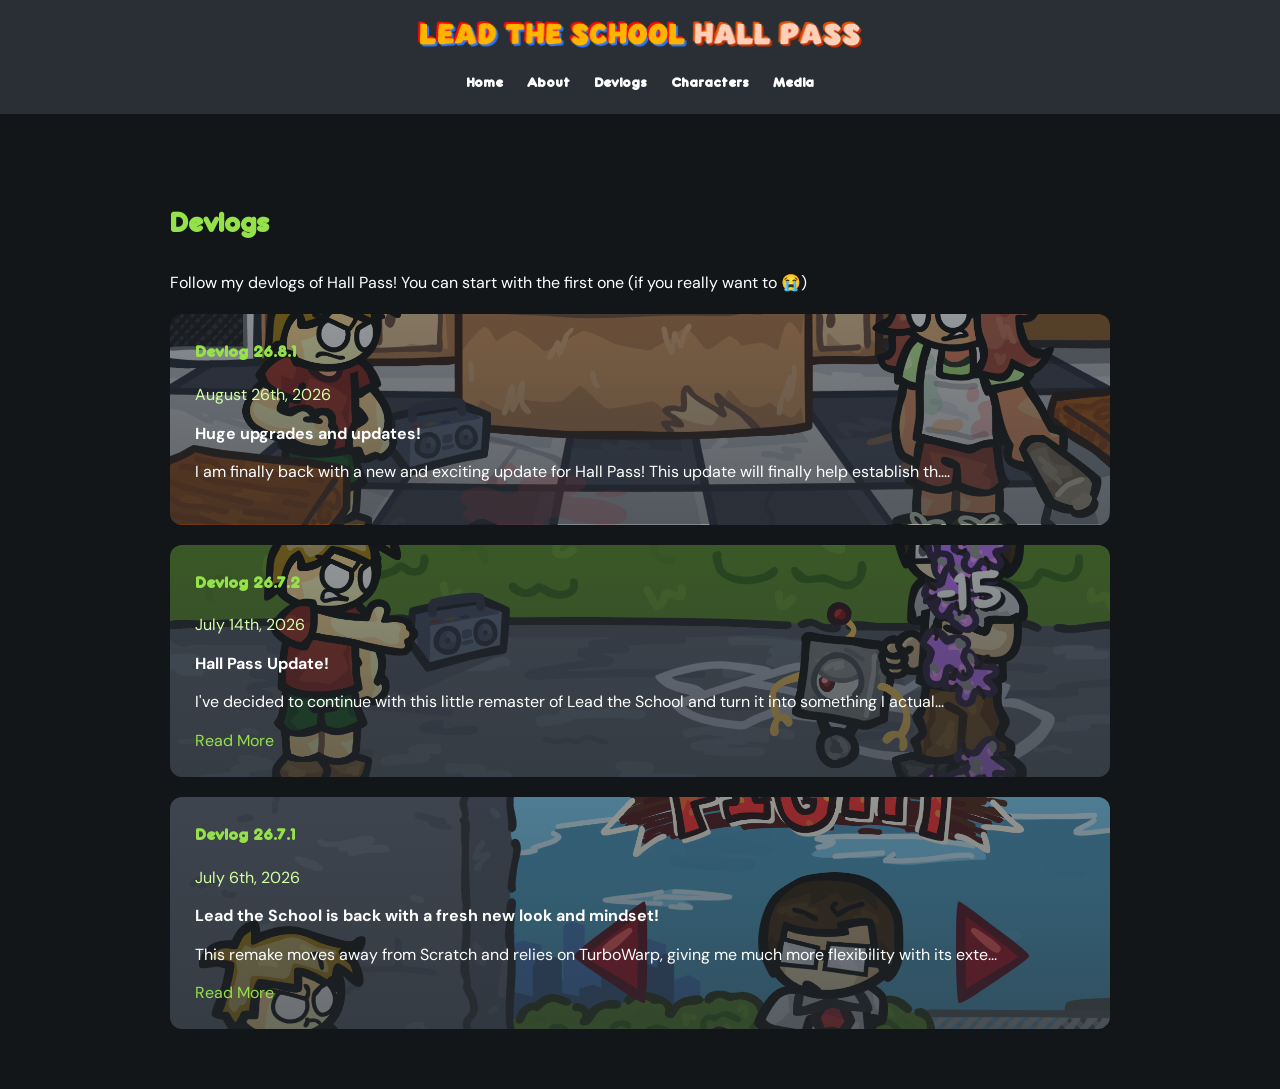
==== devlogs/index.html @ 64e07efb "Update index.html" ====
<!DOCTYPE html>
<html lang="en">

<head>
    <meta charset="UTF-8">
    <meta name="viewport" content="width=device-width, initial-scale=1.0">

    <title>Devlogs</title>

    <link rel="icon" type="image/png" href="../images/icon.png">
    <link rel="stylesheet" href="../style.css">
</head>

<body>

    <header>
        <img src="../images/HPTitle.png" alt="Lead the School - Hall Pass" class="site-logo">

        <nav>
            <a href="../index.html">Home</a>
            <a href="#about">About</a>
            <a href="index.html">Devlogs</a>
            <a href="#characters">Characters</a>
            <a href="#media">Media</a>
        </nav>
    </header>


    <main>

        <section>
            <h2>Devlogs</h2>

            <p>
                Follow my devlogs of Hall Pass! You can start with the first one (if you really want to 😭)
            </p>


            <!-- Devlog #3 -->
            <a href="devlog3.html" class="devlog-link">
               <div class="devlog-post devlog3">

                    <h3>Devlog 26.8.1</h3>

                    <p class="date">August 26th, 2026</p>

                    <p>
                    <b>Huge upgrades and updates!</b>
                    </p>

                    <p>
                    I am finally back with a new and exciting update for Hall Pass! This update will finally help establish th....
                    </p>
                </div>
            </a>
            
            <!-- Devlog #2 -->
            <a href="devlog2.html" class="devlog-link">
               <div class="devlog-post devlog2">

                    <h3>Devlog 26.7.2</h3>

                    <p class="date">July 14th, 2026</p>

                    <p>
                    <b>Hall Pass Update!</b>
                    </p>

                    <p>
                    I've decided to continue with this little remaster of Lead the School and turn it into something I actual...
                    </p>

                    <a href="devlog2.html">Read More</a>
                </div>
            </a>


            <!-- Devlog #1 -->
            <a href="devlog1.html" class="devlog-link">
                <div class="devlog-post devlog1">

                    <h3>Devlog 26.7.1</h3>

                    <p class="date">July 6th, 2026</p>

                    <p>
                    <b>Lead the School is back with a fresh new look and mindset!</b>
                    </p>

                    <p>
                    This remake moves away from Scratch and relies on TurboWarp, giving me much more flexibility with its exte...
                    </p>

                    <a href="devlog1.html">Read More</a>
                </div>
            </a>

        </section>

    </main>

</body>
</html>
---- style.css ----
/* Fonts */
@import url('https://fonts.googleapis.com/css2?family=DM+Sans:ital,opsz,wght@0,9..40,100..1000;1,9..40,100..1000&display=swap');

@font-face {
    font-family: "Molen Friend Demo";
    src: url("fonts/Molen Friend Demo.otf") format("opentype");
}

@font-face {
    font-family: "FranxurterTotallyMedium";
    src: url("fonts/FranxurterTotallyMedium-gxwjp.ttf") format("truetype");
}


/* General */

body {
    margin: 0;
    font-family: "DM Sans", sans-serif;
    background: #131619;
    color: #ffffff;
    line-height: 1.4;
}

/* Website Title */

header h1 {
    font-family: "Molen Friend Demo", sans-serif;
    color: #94e149;
}

.site-logo {
    width: 450px;
    height: auto;
    margin-bottom: 15px;
}

/* Navigation */
nav a {
    font-family: "FranxurterTotallyMedium", sans-serif;
}

/* Headings */

h2,
h3 {
    font-family: "FranxurterTotallyMedium", sans-serif;
    color: #94e149;
}

.hero h2 {
    font-family: "Molen Friend Demo", sans-serif;
    color: #94e149;
    font-size: 48px;
    margin-bottom: 15px;
}

/* Normal Paragraph Text */

p {
    font-family: "DM Sans", sans-serif;
    line-height: 1.4;
}

/* Header */

header {
    background: #292f34;
    color: white;
    padding: 20px;
    text-align: center;
}

header h1 {
    margin: 0 0 15px;
}


/* Navigation */

nav a {
    color: white;
    text-decoration: none;
    margin: 0 10px;
    font-weight: bold;
}

nav a:hover {
    text-decoration: underline;
}


/* Main */

main {
    max-width: 1000px;
    margin: auto;
}


/* Sections */

section {
    padding: 60px 30px;
    margin: 30;
}

section h2 {
    font-size: 32px;
}


/* Hero */

.hero {
    text-align: center;
    padding: 100px 30px;
    margin: 30px;
    background-image: linear-gradient(rgba(19, 22, 25, 0.3), rgba(19, 22, 25, 0.5)),
                      url("images/HallPassTitle.png");
    background-size: cover;
    background-position: center;
    background-repeat: no-repeat;
    border-radius: 20px;
}

.hero h2 {
    font-size: 48px;
    margin-bottom: 15px;
}

.hero p {
    font-size: 20px;
    max-width: 600px;
    margin: auto;
}


/* Button */

.button {
    display: inline-block;
    margin-top: 25px;
    padding: 12px 25px;
    border: none;
    background: #94e149;
    color: white;
    font-family: "FranxurterTotallyMedium", sans-serif;
    font-size: 16px;
    cursor: pointer;
    border-radius: 10px;
    text-decoration: none;
    transition: transform 0.2s, background 0.2s;
}

.button:hover {
    background: #d2ffa4;
    transform: translateY(-3px);
}

a {
    color: #94e149;
    text-decoration: none;
}

a:hover {
    color: #d2ffa4;
}

/* Devlog Buttons */

.devlog-navigation {
    display: flex;
    justify-content: space-between;
    margin-bottom: 30px;
}

/* Devlog */

.devlog-post {
    padding: 25px;
    margin-top: 20px;
    border-radius: 12px;

    background-size: cover;
    background-position: center;
    background-repeat: no-repeat;

    color: white;

    transition: transform 0.2s;
}

.devlog-post h3 {
    margin-top: 0;
}

.devlog-post:hover {
    transform: translateY(-5px);
}

.devlog1 {
    background-image:
        linear-gradient(rgba(41, 47, 52, 0.5), rgba(41, 47, 52, 0.7)),
        url("devlogs/images/26.7.1.png");
}

.devlog2 {
    background-image:
        linear-gradient(rgba(41, 47, 52, 0.5), rgba(41, 47, 52, 0.7)),
        url("devlogs/images/26.7.2.png");
}

.devlog3 {
    background-image:
        linear-gradient(rgba(41, 47, 52, 0.5), rgba(41, 47, 52, 0.7)),
        url("devlogs/images/26.8.1.png");
}

.devlog-link {
    color: inherit;
    text-decoration: none;
    display: block;
}

.date {
    color: #d2ffa4;
}


/* Characters */

.character-list {
    display: flex;
    gap: 20px;
    flex-wrap: wrap;
    justify-content: center;
}

.character {
    background: #292f34;
    padding: 20px;
    width: 200px;
    border-radius: 8px;
}

/* Media Gallery */

.media-gallery {
    display: flex;
    gap: 20px;
    flex-wrap: wrap;
    justify-content: center;
}

.media-gallery img {
    width: 100%;
    max-width: 400px;
    border-radius: 12px;
}

/* Devlog Gallery */

.devlog-gallery {
    display: flex;
    gap: 20px;
    flex-wrap: wrap;
    justify-content: center;
}

.devlog-gallery img {
    width: 100%;
    max-width: 950px;
    border-radius: 12px;
}

/* Footer */

footer {
    background: #292f34;
    color: white;
    text-align: center;
    padding: 30px;
}
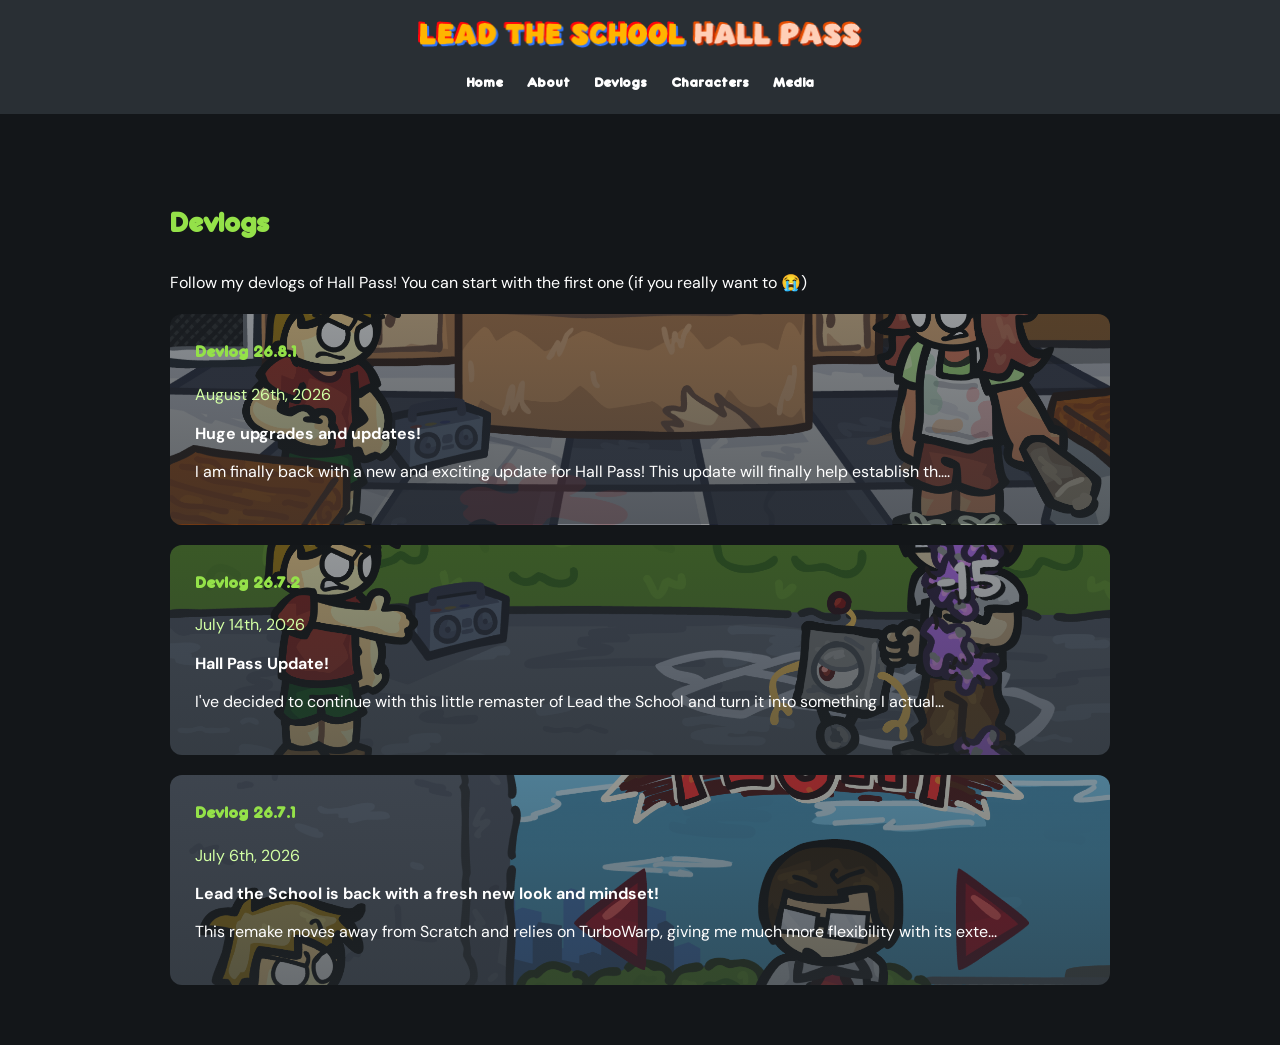
==== commit a463f0af: "Remove 'Read More' links from devlog sections Removed 'Read More' links from two sections in the dev" ====
--- a/devlogs/index.html
+++ b/devlogs/index.html
@@ -69,8 +69,6 @@
                     <p>
                     I've decided to continue with this little remaster of Lead the School and turn it into something I actual...
                     </p>
-
-                    <a href="devlog2.html">Read More</a>
                 </div>
             </a>
 
@@ -90,8 +88,6 @@
                     <p>
                     This remake moves away from Scratch and relies on TurboWarp, giving me much more flexibility with its exte...
                     </p>
-
-                    <a href="devlog1.html">Read More</a>
                 </div>
             </a>
 
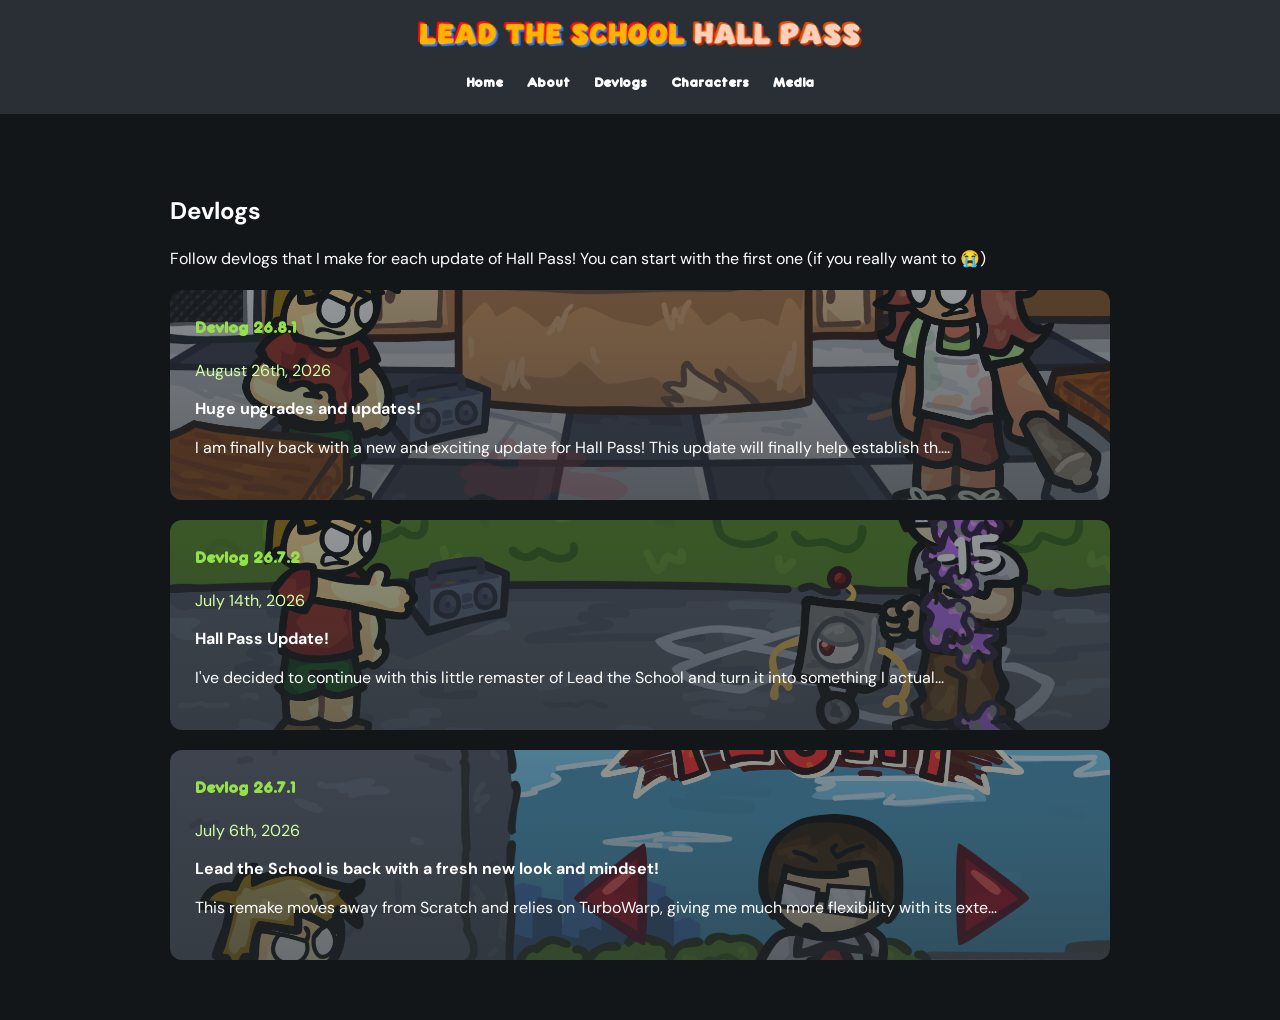
==== commit 90eefb3a: "Update index.html" ====
--- a/devlogs/index.html
+++ b/devlogs/index.html
@@ -29,10 +29,10 @@
     <main>
 
         <section>
-            <h2>Devlogs</h2>
+            <h1>Devlogs</h1>
 
             <p>
-                Follow my devlogs of Hall Pass! You can start with the first one (if you really want to 😭)
+                Follow devlogs that I make for each update of Hall Pass! You can start with the first one (if you really want to 😭)
             </p>
 
 
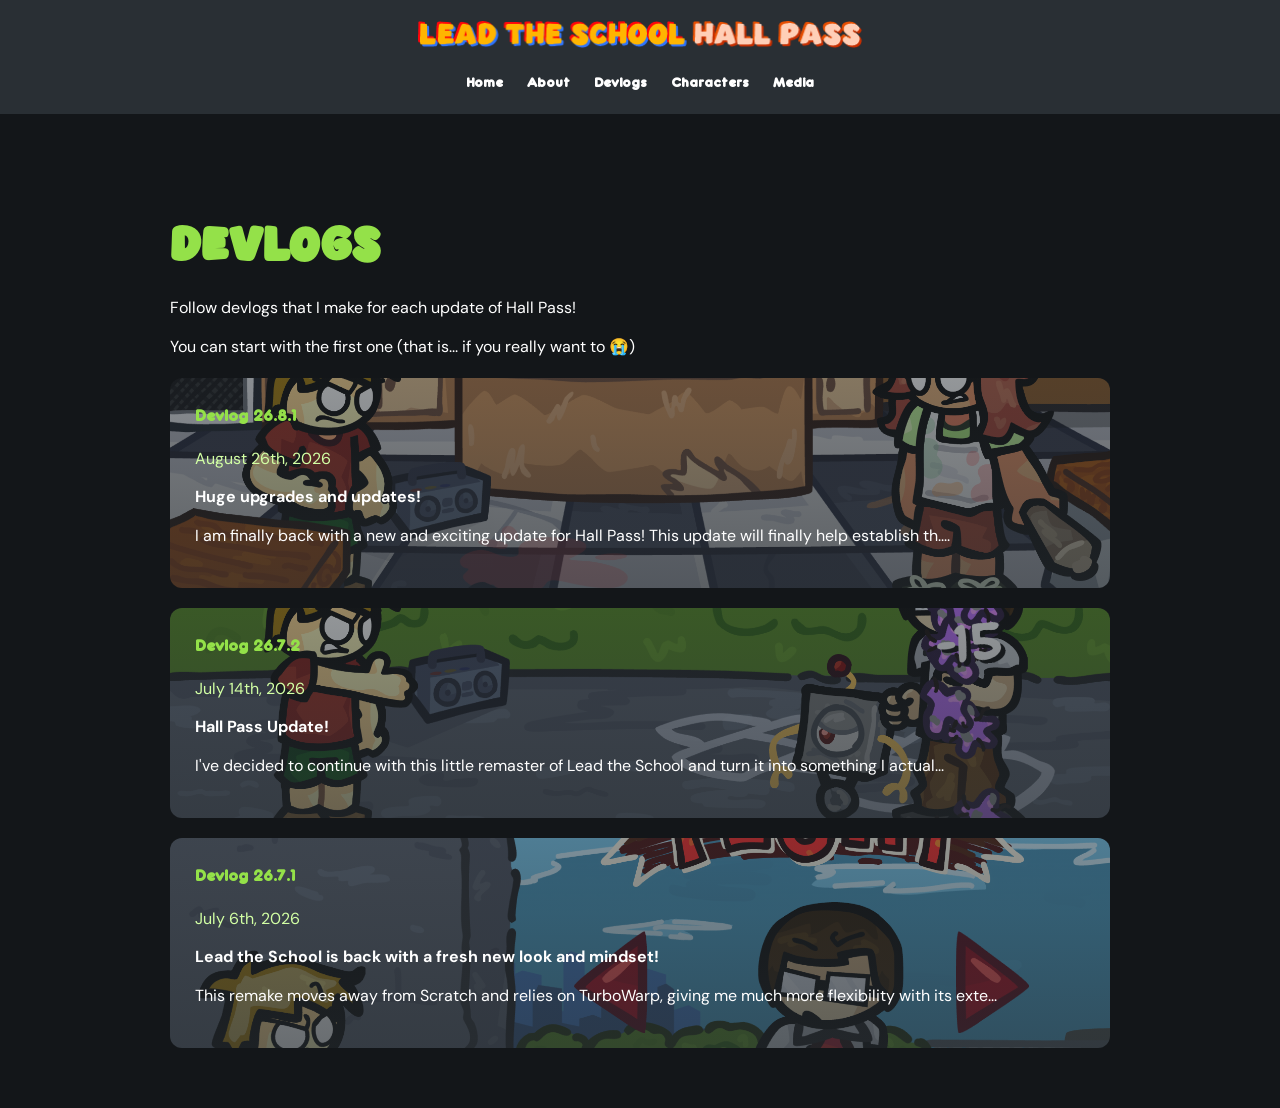
==== commit 04cd775a: "Update index.html" ====
--- a/devlogs/index.html
+++ b/devlogs/index.html
@@ -32,7 +32,11 @@
             <h1>Devlogs</h1>
 
             <p>
-                Follow devlogs that I make for each update of Hall Pass! You can start with the first one (if you really want to 😭)
+                Follow devlogs that I make for each update of Hall Pass!
+            </p>
+
+            <p>
+                You can start with the first one (that is... if you really want to 😭)
             </p>
 
 
--- a/style.css
+++ b/style.css
@@ -24,9 +24,11 @@
 
 /* Website Title */
 
-header h1 {
+h1 {
     font-family: "Molen Friend Demo", sans-serif;
     color: #94e149;
+    font-size: 48px;
+    margin-bottom: 15px;
 }
 
 .site-logo {
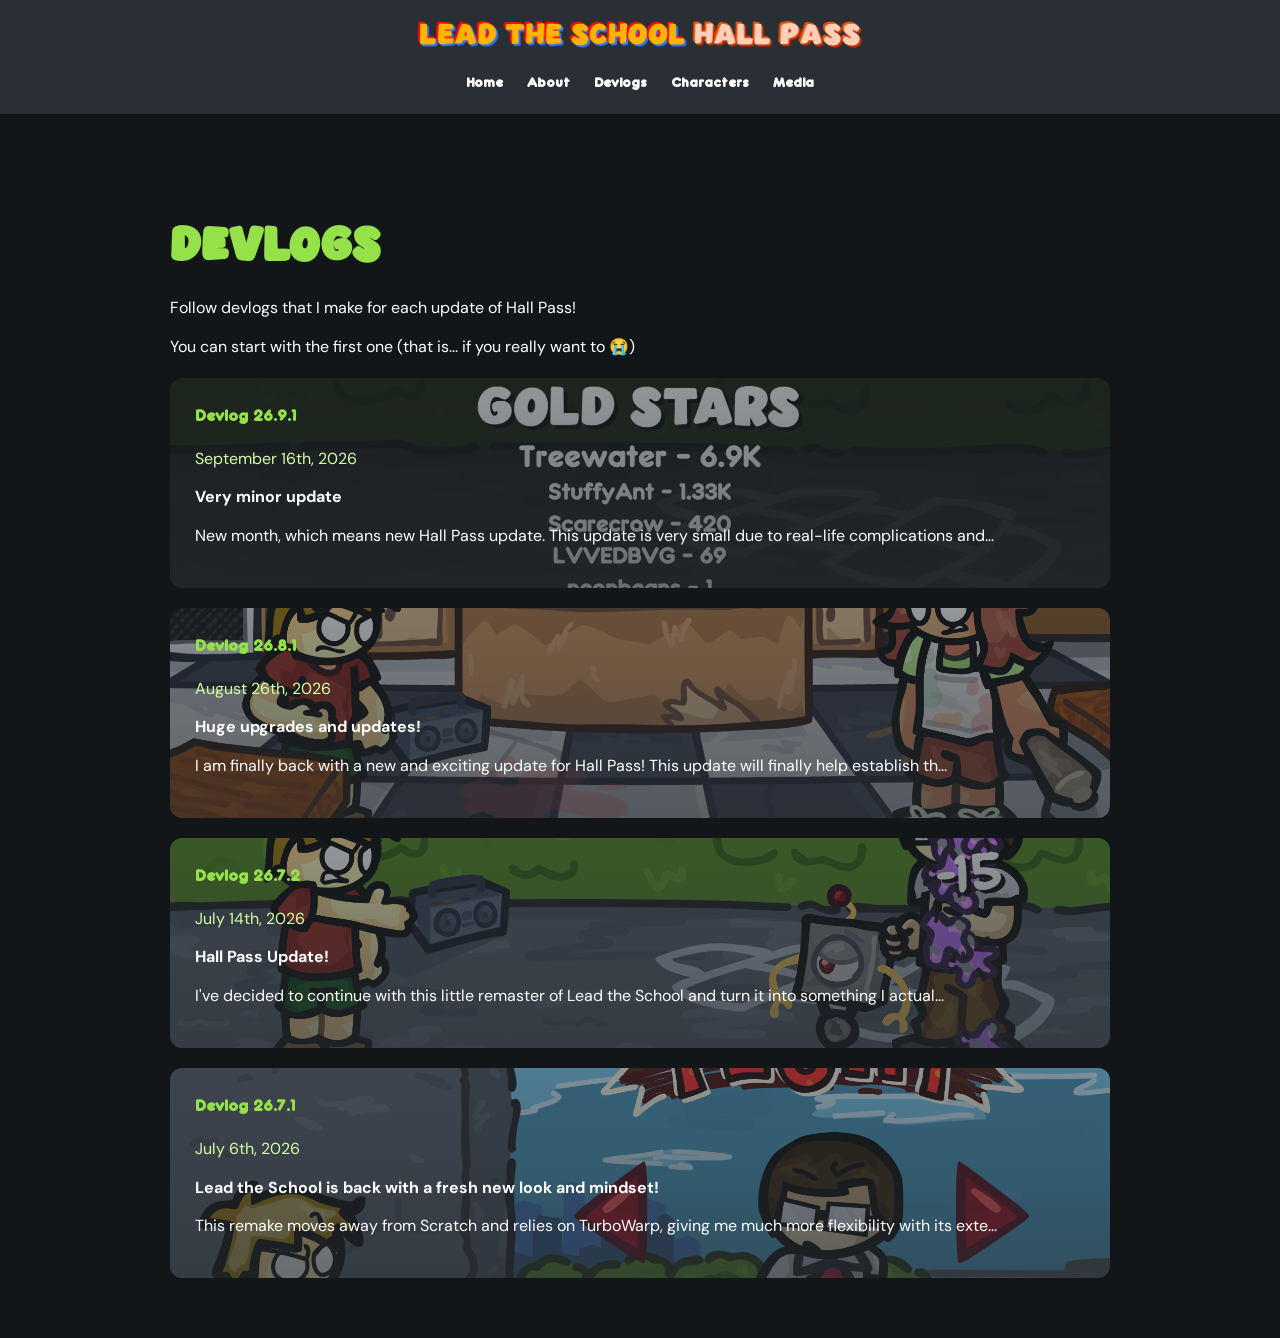
==== commit eff00374: "Update index.html" ====
--- a/devlogs/index.html
+++ b/devlogs/index.html
@@ -40,6 +40,24 @@
             </p>
 
 
+           <!-- Devlog #4 -->
+            <a href="devlog4.html" class="devlog-link">
+               <div class="devlog-post devlog4">
+
+                    <h3>Devlog 26.9.1</h3>
+
+                    <p class="date">September 16th, 2026</p>
+
+                    <p>
+                    <b>Very minor update</b>
+                    </p>
+
+                    <p>
+                    New month, which means new Hall Pass update. This update is very small due to real-life complications and...
+                    </p>
+                </div>
+            </a>
+            
             <!-- Devlog #3 -->
             <a href="devlog3.html" class="devlog-link">
                <div class="devlog-post devlog3">
@@ -53,7 +71,7 @@
                     </p>
 
                     <p>
-                    I am finally back with a new and exciting update for Hall Pass! This update will finally help establish th....
+                    I am finally back with a new and exciting update for Hall Pass! This update will finally help establish th...
                     </p>
                 </div>
             </a>
--- a/style.css
+++ b/style.css
@@ -219,6 +219,13 @@
         url("devlogs/images/26.8.1.png");
 }
 
+.devlog4 {
+    background-image:
+        linear-gradient(rgba(41, 47, 52, 0.5), rgba(41, 47, 52, 0.7)),
+        url("devlogs/images/26.9.1.png");
+}
+
+
 .devlog-link {
     color: inherit;
     text-decoration: none;
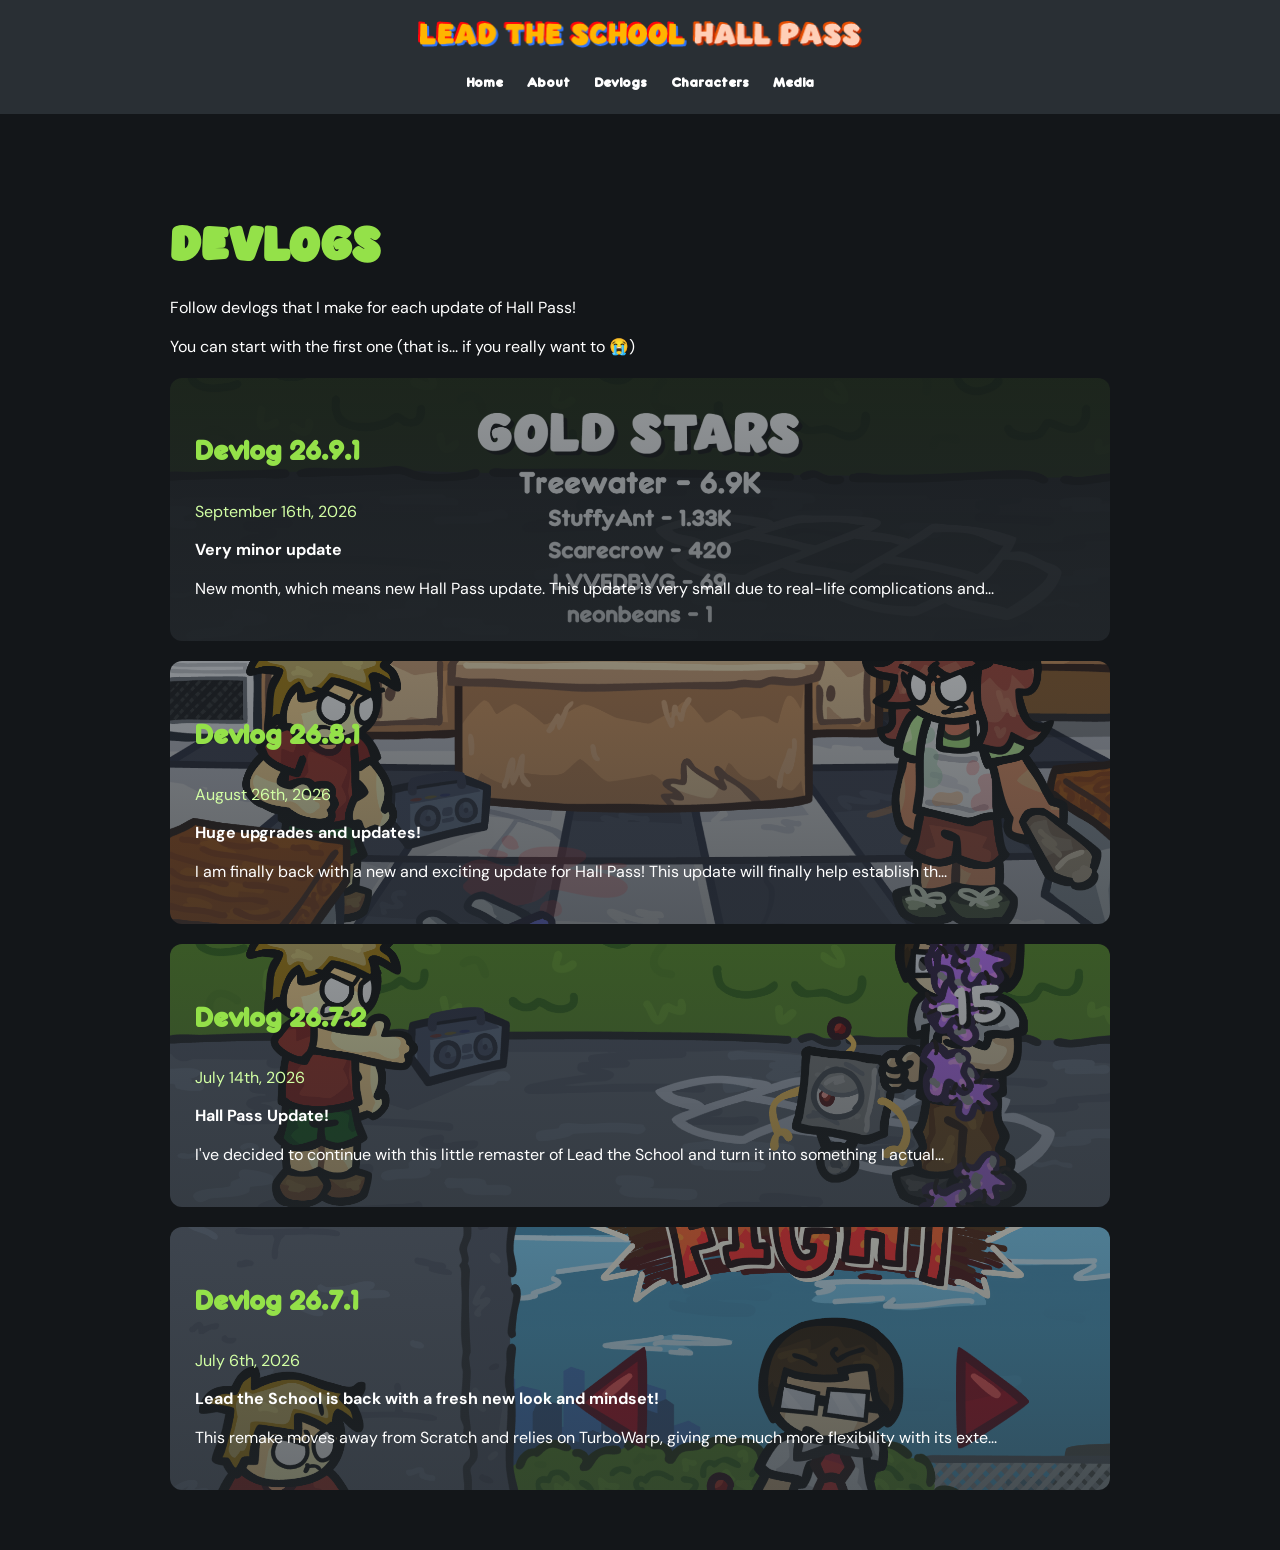
==== commit b4b7db24: "Update index.html" ====
--- a/devlogs/index.html
+++ b/devlogs/index.html
@@ -44,7 +44,7 @@
             <a href="devlog4.html" class="devlog-link">
                <div class="devlog-post devlog4">
 
-                    <h3>Devlog 26.9.1</h3>
+                    <h2>Devlog 26.9.1</h2>
 
                     <p class="date">September 16th, 2026</p>
 
@@ -62,7 +62,7 @@
             <a href="devlog3.html" class="devlog-link">
                <div class="devlog-post devlog3">
 
-                    <h3>Devlog 26.8.1</h3>
+                    <h2>Devlog 26.8.1</h2>
 
                     <p class="date">August 26th, 2026</p>
 
@@ -80,7 +80,7 @@
             <a href="devlog2.html" class="devlog-link">
                <div class="devlog-post devlog2">
 
-                    <h3>Devlog 26.7.2</h3>
+                    <h2>Devlog 26.7.2</h2>
 
                     <p class="date">July 14th, 2026</p>
 
@@ -99,7 +99,7 @@
             <a href="devlog1.html" class="devlog-link">
                 <div class="devlog-post devlog1">
 
-                    <h3>Devlog 26.7.1</h3>
+                    <h2>Devlog 26.7.1</h2>
 
                     <p class="date">July 6th, 2026</p>
 
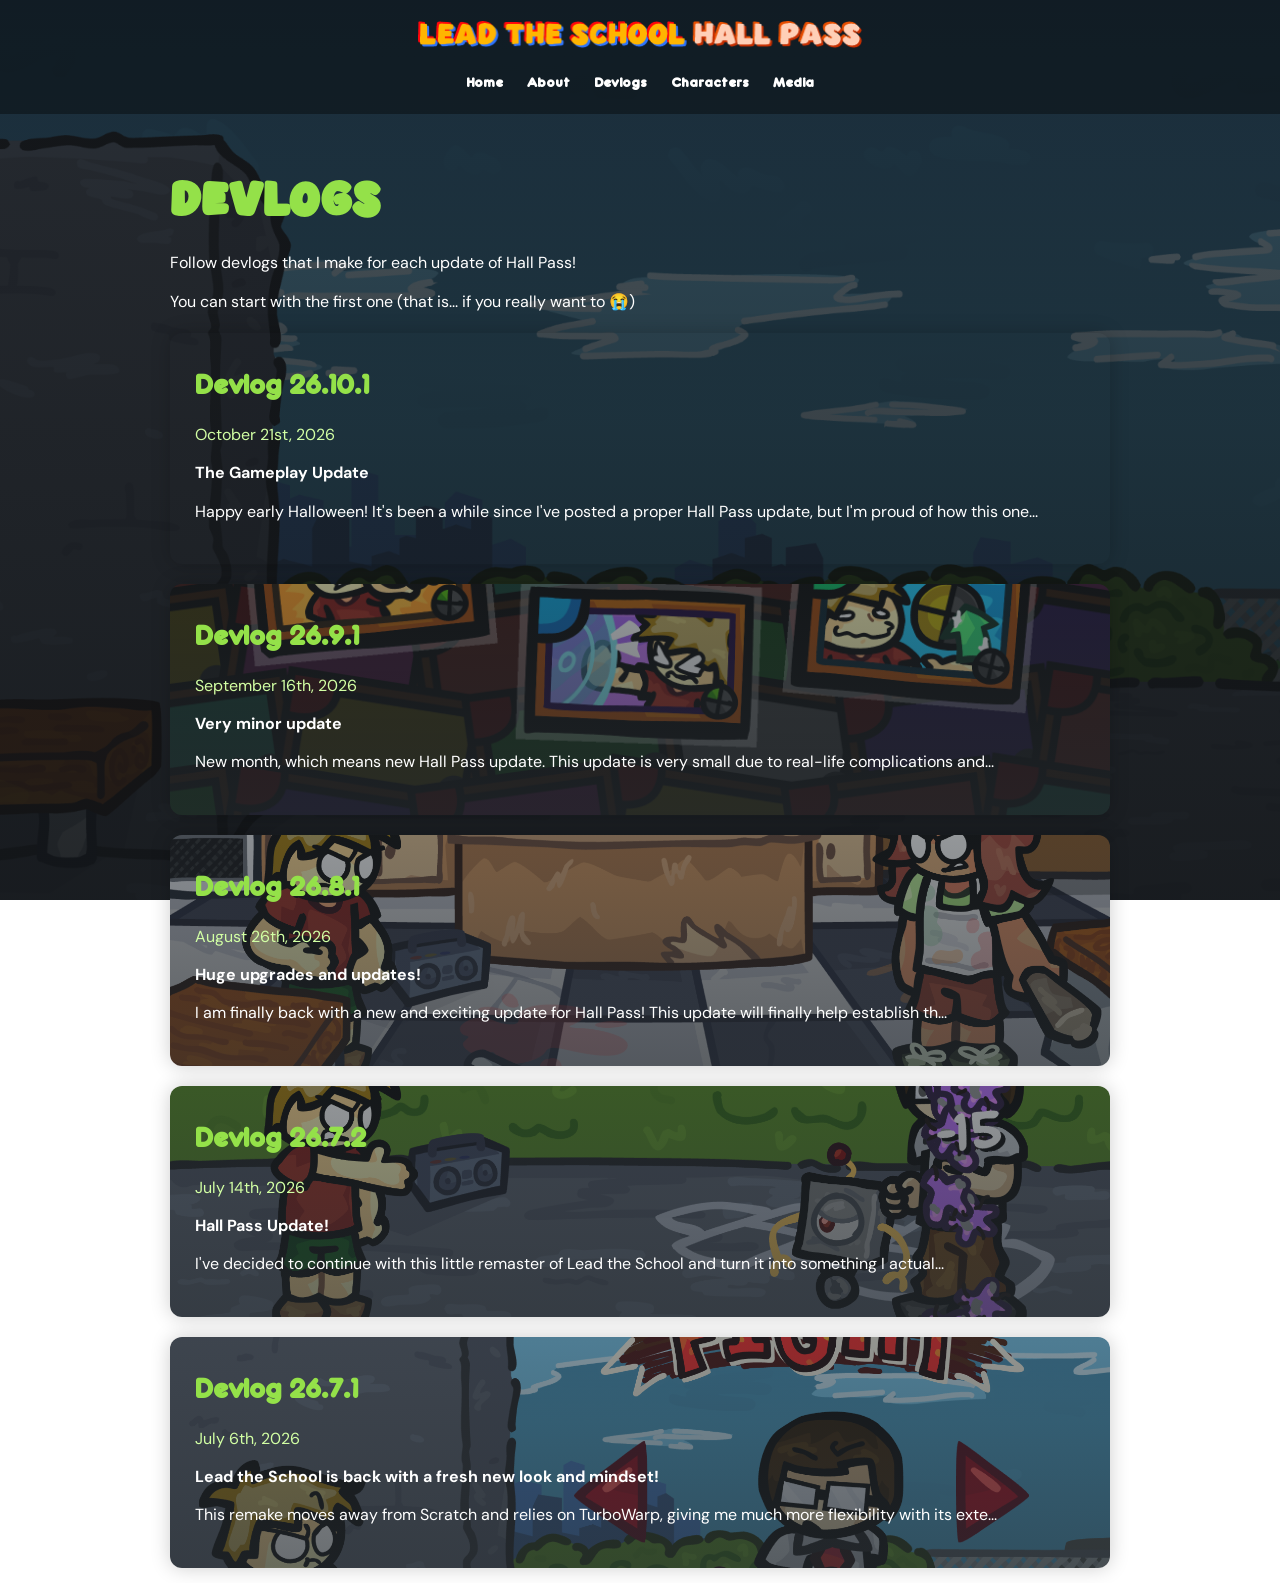
==== commit a3bfcd3e: "Add Devlog #5 for Gameplay Update" ====
--- a/devlogs/index.html
+++ b/devlogs/index.html
@@ -40,6 +40,24 @@
             </p>
 
 
+            <!-- Devlog #5 -->
+            <a href="devlog5.html" class="devlog-link">
+               <div class="devlog-post devlog5">
+
+                    <h2>Devlog 26.10.1</h2>
+
+                    <p class="date">October 21st, 2026</p>
+
+                    <p>
+                    <b>The Gameplay Update</b>
+                    </p>
+
+                    <p>
+                    Happy early Halloween! It's been a while since I've posted a proper Hall Pass update, but I'm proud of how this one...
+                    </p>
+                </div>
+            </a>
+            
            <!-- Devlog #4 -->
             <a href="devlog4.html" class="devlog-link">
                <div class="devlog-post devlog4">
--- a/style.css
+++ b/style.css
@@ -17,10 +17,22 @@
 body {
     margin: 0;
     font-family: "DM Sans", sans-serif;
-    background: #131619;
     color: #ffffff;
     line-height: 1.4;
-}
+    
+    background-image:
+    linear-gradient(
+        rgba(19, 22, 25, 0.7),
+        rgba(19, 22, 25, 0.9)
+    ),
+    url("images/bg.png");
+    background-size: cover;
+    background-position: center;
+    background-repeat: no-repeat;
+    background-attachment: fixed;
+}
+
+
 
 /* Website Title */
 
@@ -37,6 +49,56 @@
     margin-bottom: 15px;
 }
 
+/* Marquee */
+
+.marquee {
+    width: 100%;
+    overflow: hidden;
+    white-space: nowrap;
+    background: rgba(18, 14, 9, 0.7);
+    border-top: 4px solid #ffcc55;
+    border-bottom: 4px solid #ffcc55;
+    padding: 12px 0;
+    box-sizing: border-box;
+    box-shadow: 0 0px 20px rgba(0, 0, 0, 0.1);
+    margin-top: 25px;
+
+    /* Fade both edges toward the center */
+    -webkit-mask-image: linear-gradient(
+        to right,
+        transparent 0%,
+        black 25%,
+        black 75%,
+        transparent 100%
+    );
+    mask-image: linear-gradient(
+        to right,
+        transparent 0%,
+        black 25%,
+        black 75%,
+        transparent 100%
+    );
+}
+
+.marquee-text {
+    display: inline-block;
+    padding-left: 100%;
+    color: #ffcc55;
+    font-family: "FranxurterTotallyMedium", sans-serif;
+    font-size: 22px;
+    animation: marquee-scroll 18s linear infinite;
+}
+
+@keyframes marquee-scroll {
+    from {
+        transform: translateX(0);
+    }
+    to {
+        transform: translateX(-100%);
+    }
+}
+
+
 /* Navigation */
 nav a {
     font-family: "FranxurterTotallyMedium", sans-serif;
@@ -48,6 +110,8 @@
 h3 {
     font-family: "FranxurterTotallyMedium", sans-serif;
     color: #94e149;
+    margin-bottom: 5px;
+    margin-top: 5px;
 }
 
 .hero h2 {
@@ -67,7 +131,7 @@
 /* Header */
 
 header {
-    background: #292f34;
+    background: rgba(9, 12, 15, 0.5);
     color: white;
     padding: 20px;
     text-align: center;
@@ -103,7 +167,7 @@
 /* Sections */
 
 section {
-    padding: 60px 30px;
+    padding: 15px 30px;
     margin: 30;
 }
 
@@ -124,6 +188,7 @@
     background-position: center;
     background-repeat: no-repeat;
     border-radius: 20px;
+    box-shadow: 0 0px 20px rgba(0, 0, 0, 0.2);
 }
 
 .hero h2 {
@@ -183,6 +248,7 @@
     padding: 25px;
     margin-top: 20px;
     border-radius: 12px;
+    box-shadow: 0 0px 20px rgba(0, 0, 0, 0.2);
 
     background-size: cover;
     background-position: center;
@@ -247,7 +313,7 @@
 }
 
 .character {
-    background: #292f34;
+    background: rgba(9, 12, 15, 0.5);
     padding: 20px;
     width: 200px;
     border-radius: 8px;
@@ -260,12 +326,14 @@
     gap: 20px;
     flex-wrap: wrap;
     justify-content: center;
+    margin-bottom: 20px;
 }
 
 .media-gallery img {
     width: 100%;
     max-width: 400px;
     border-radius: 12px;
+    box-shadow: 0 0px 20px rgba(0, 0, 0, 0.2);
 }
 
 /* Devlog Gallery */
@@ -281,12 +349,13 @@
     width: 100%;
     max-width: 950px;
     border-radius: 12px;
+    box-shadow: 0 0px 20px rgba(0, 0, 0, 0.2);
 }
 
 /* Footer */
 
 footer {
-    background: #292f34;
+    background: rgba(9, 12, 15, 0.5);
     color: white;
     text-align: center;
     padding: 30px;
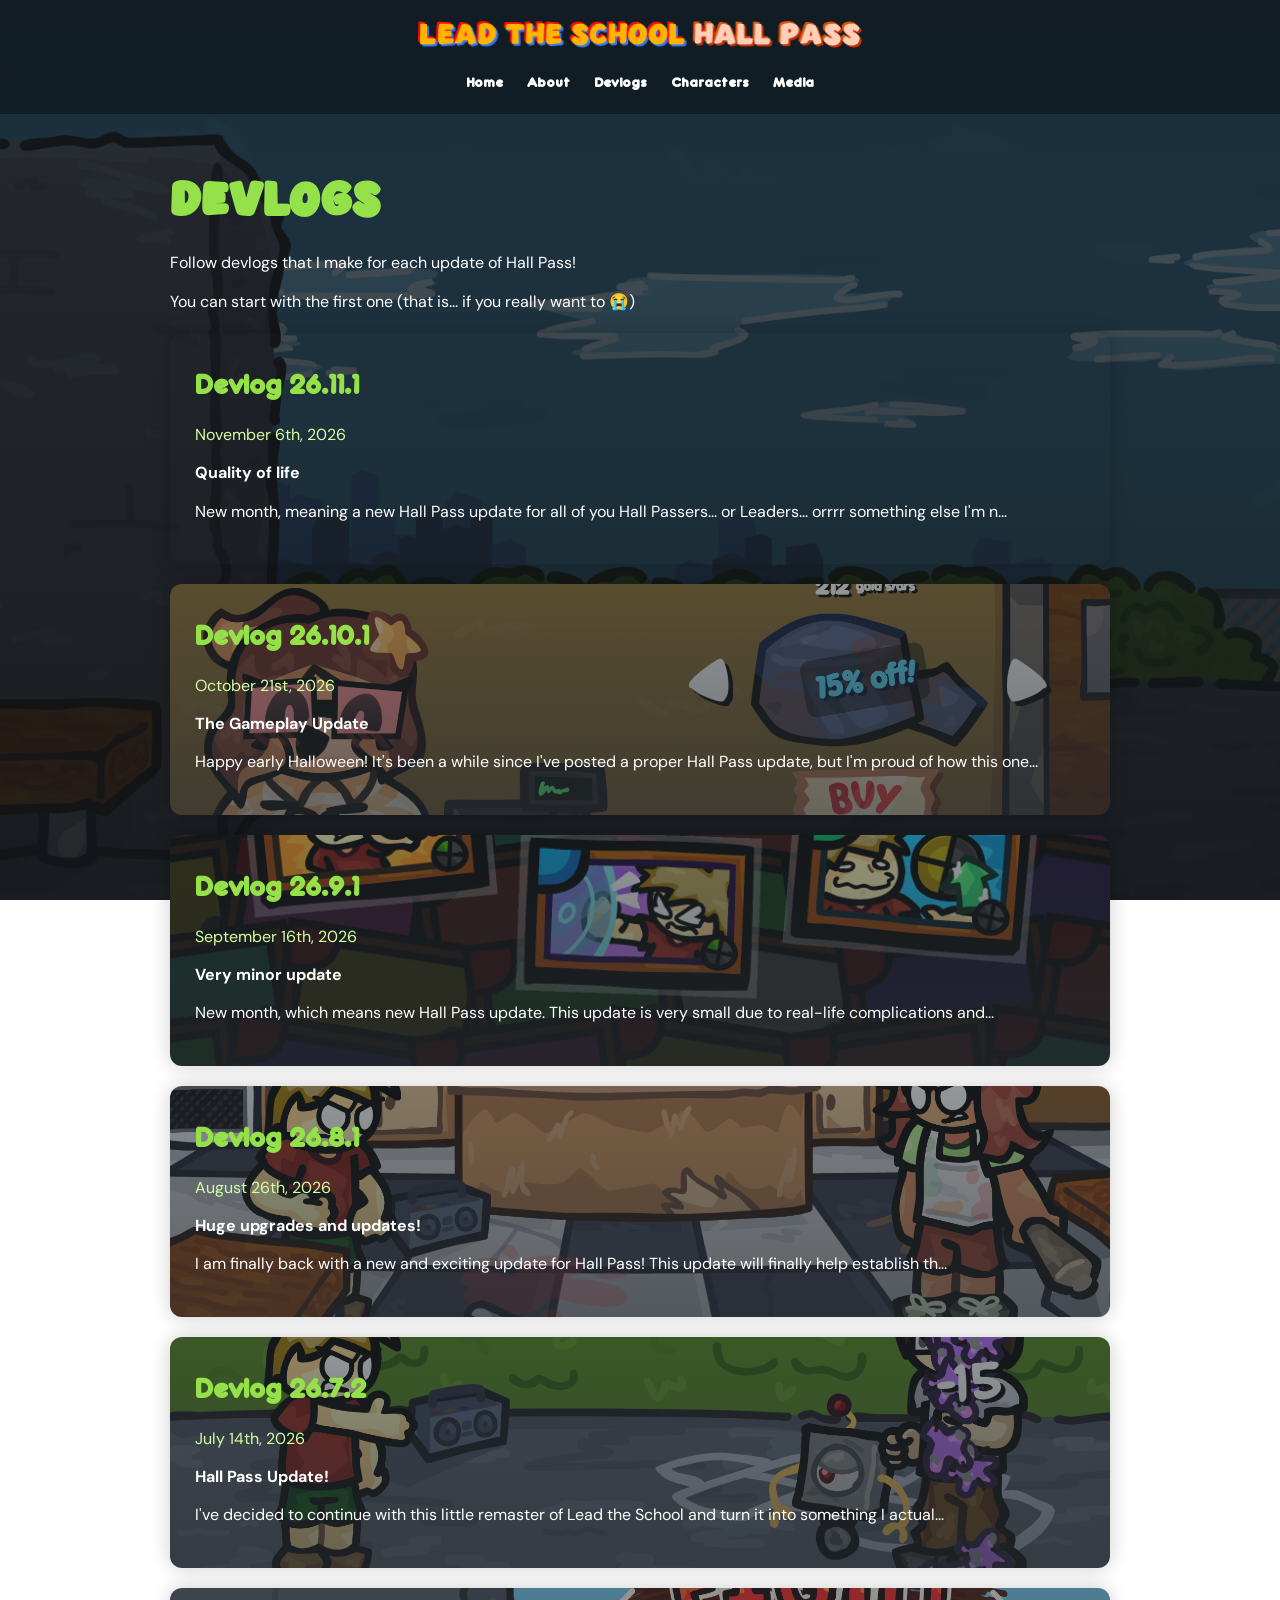
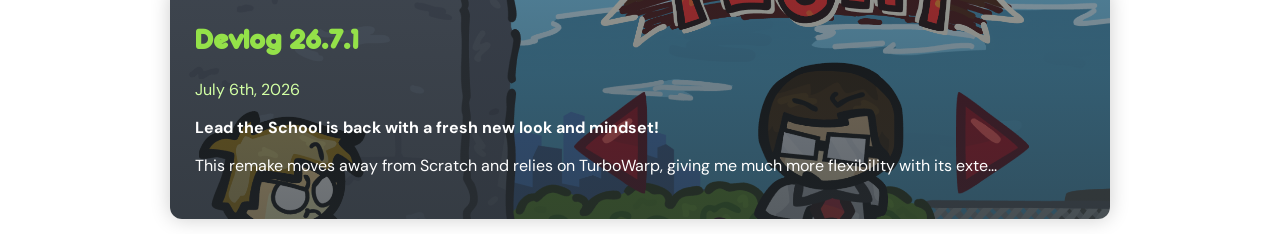
==== commit 5a078157: "Add new devlog entry for November 6th, 2026" ====
--- a/devlogs/index.html
+++ b/devlogs/index.html
@@ -40,6 +40,24 @@
             </p>
 
 
+            <!-- Devlog #5 -->
+            <a href="devlog6.html" class="devlog-link">
+               <div class="devlog-post devlog6">
+
+                    <h2>Devlog 26.11.1</h2>
+
+                    <p class="date">November 6th, 2026</p>
+
+                    <p>
+                    <b>Quality of life</b>
+                    </p>
+
+                    <p>
+                    New month, meaning a new Hall Pass update for all of you Hall Passers... or Leaders... orrrr something else I'm n...
+                    </p>
+                </div>
+            </a>
+            
             <!-- Devlog #5 -->
             <a href="devlog5.html" class="devlog-link">
                <div class="devlog-post devlog5">
--- a/style.css
+++ b/style.css
@@ -116,7 +116,7 @@
 
 .hero h2 {
     font-family: "Molen Friend Demo", sans-serif;
-    color: #94e149;
+    color: white;
     font-size: 48px;
     margin-bottom: 15px;
 }
@@ -180,10 +180,10 @@
 
 .hero {
     text-align: center;
-    padding: 100px 30px;
+    padding: 100px 56px;
     margin: 30px;
     background-image: linear-gradient(rgba(19, 22, 25, 0.3), rgba(19, 22, 25, 0.5)),
-                      url("images/HallPassTitle.png");
+                      url("images/GameplayUpdate.png");
     background-size: cover;
     background-position: center;
     background-repeat: no-repeat;
@@ -291,6 +291,12 @@
         url("devlogs/images/26.9.1.png");
 }
 
+.devlog5 {
+    background-image:
+        linear-gradient(rgba(41, 47, 52, 0.5), rgba(41, 47, 52, 0.7)),
+        url("devlogs/images/26.10.1.png");
+}
+
 
 .devlog-link {
     color: inherit;
@@ -352,6 +358,18 @@
     box-shadow: 0 0px 20px rgba(0, 0, 0, 0.2);
 }
 
+.devlog-card {
+    transition: transform 0.3s ease, opacity 0.3s ease;
+}
+
+.devlog-card.latest:hover {
+    transform: translateY(-5px);
+}
+
+.devlog-card.previous:hover {
+    transform: translateY(-5px);
+}
+
 /* Footer */
 
 footer {
